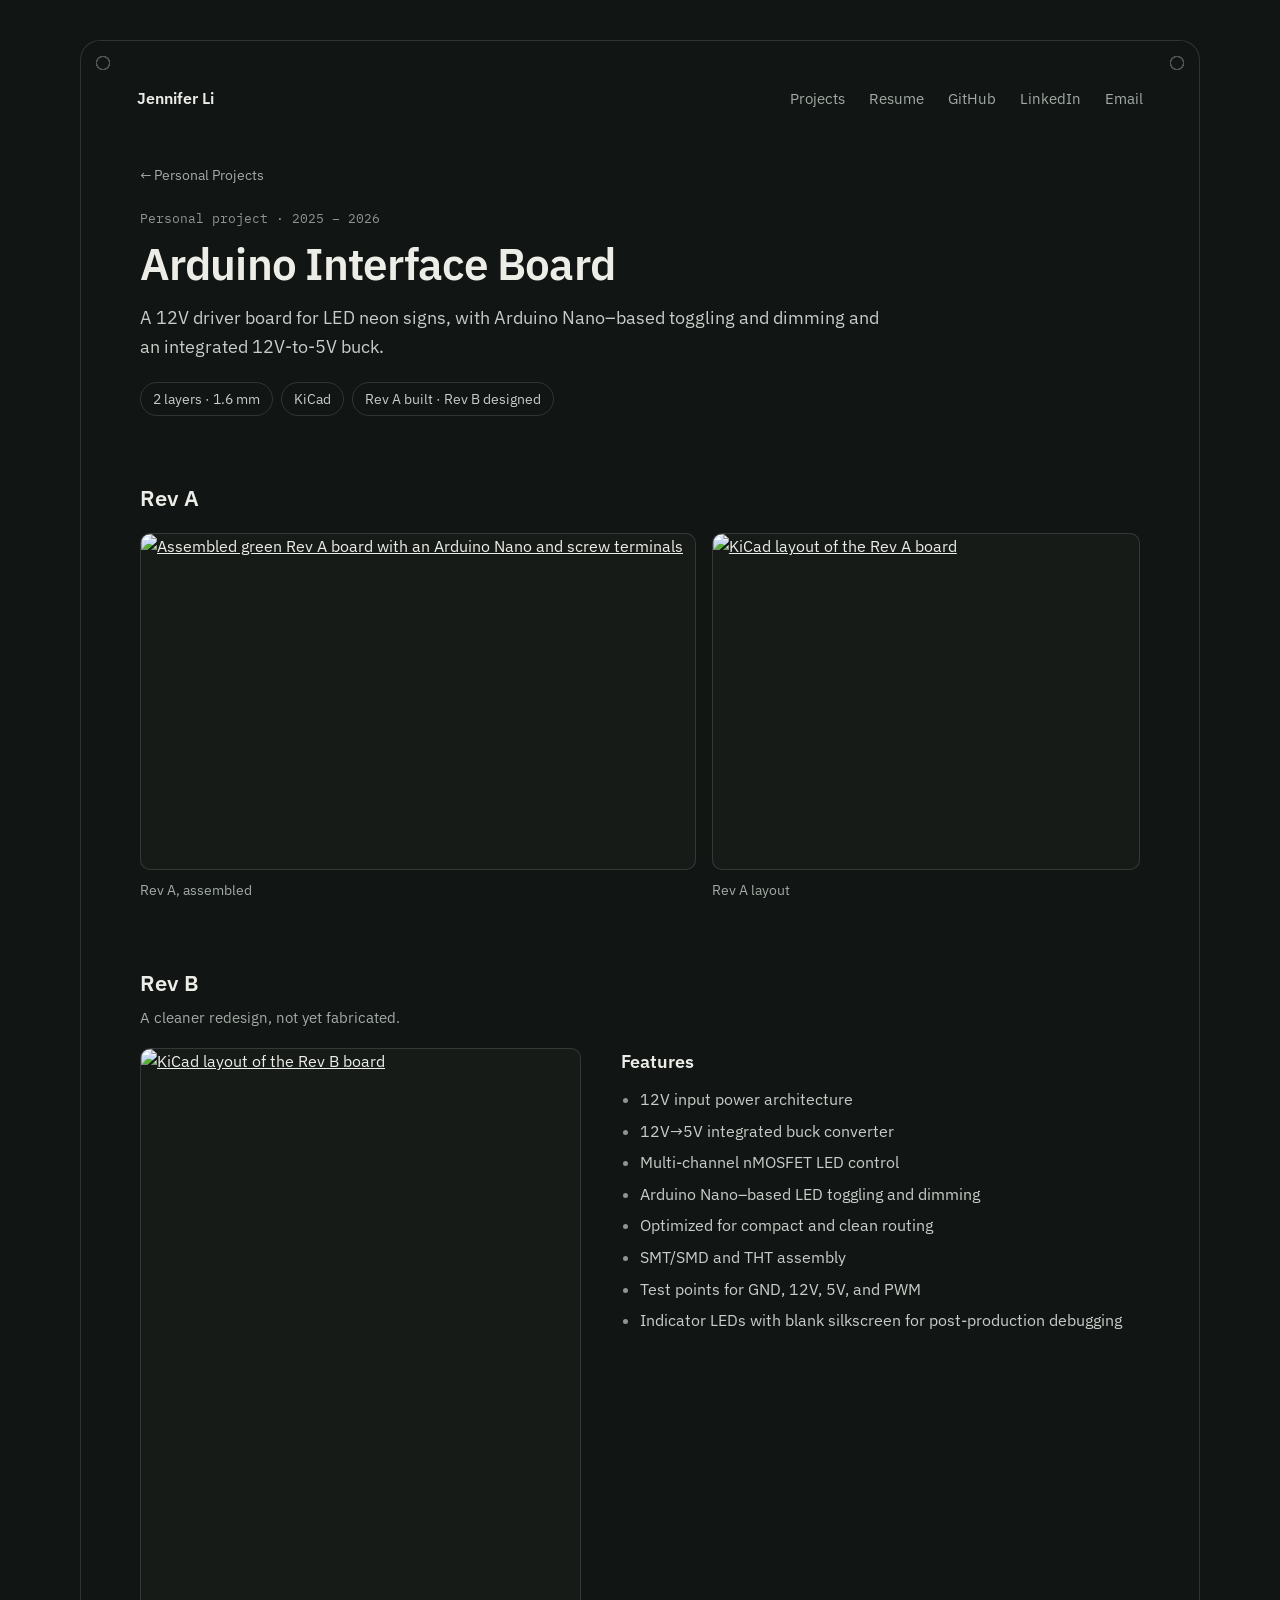
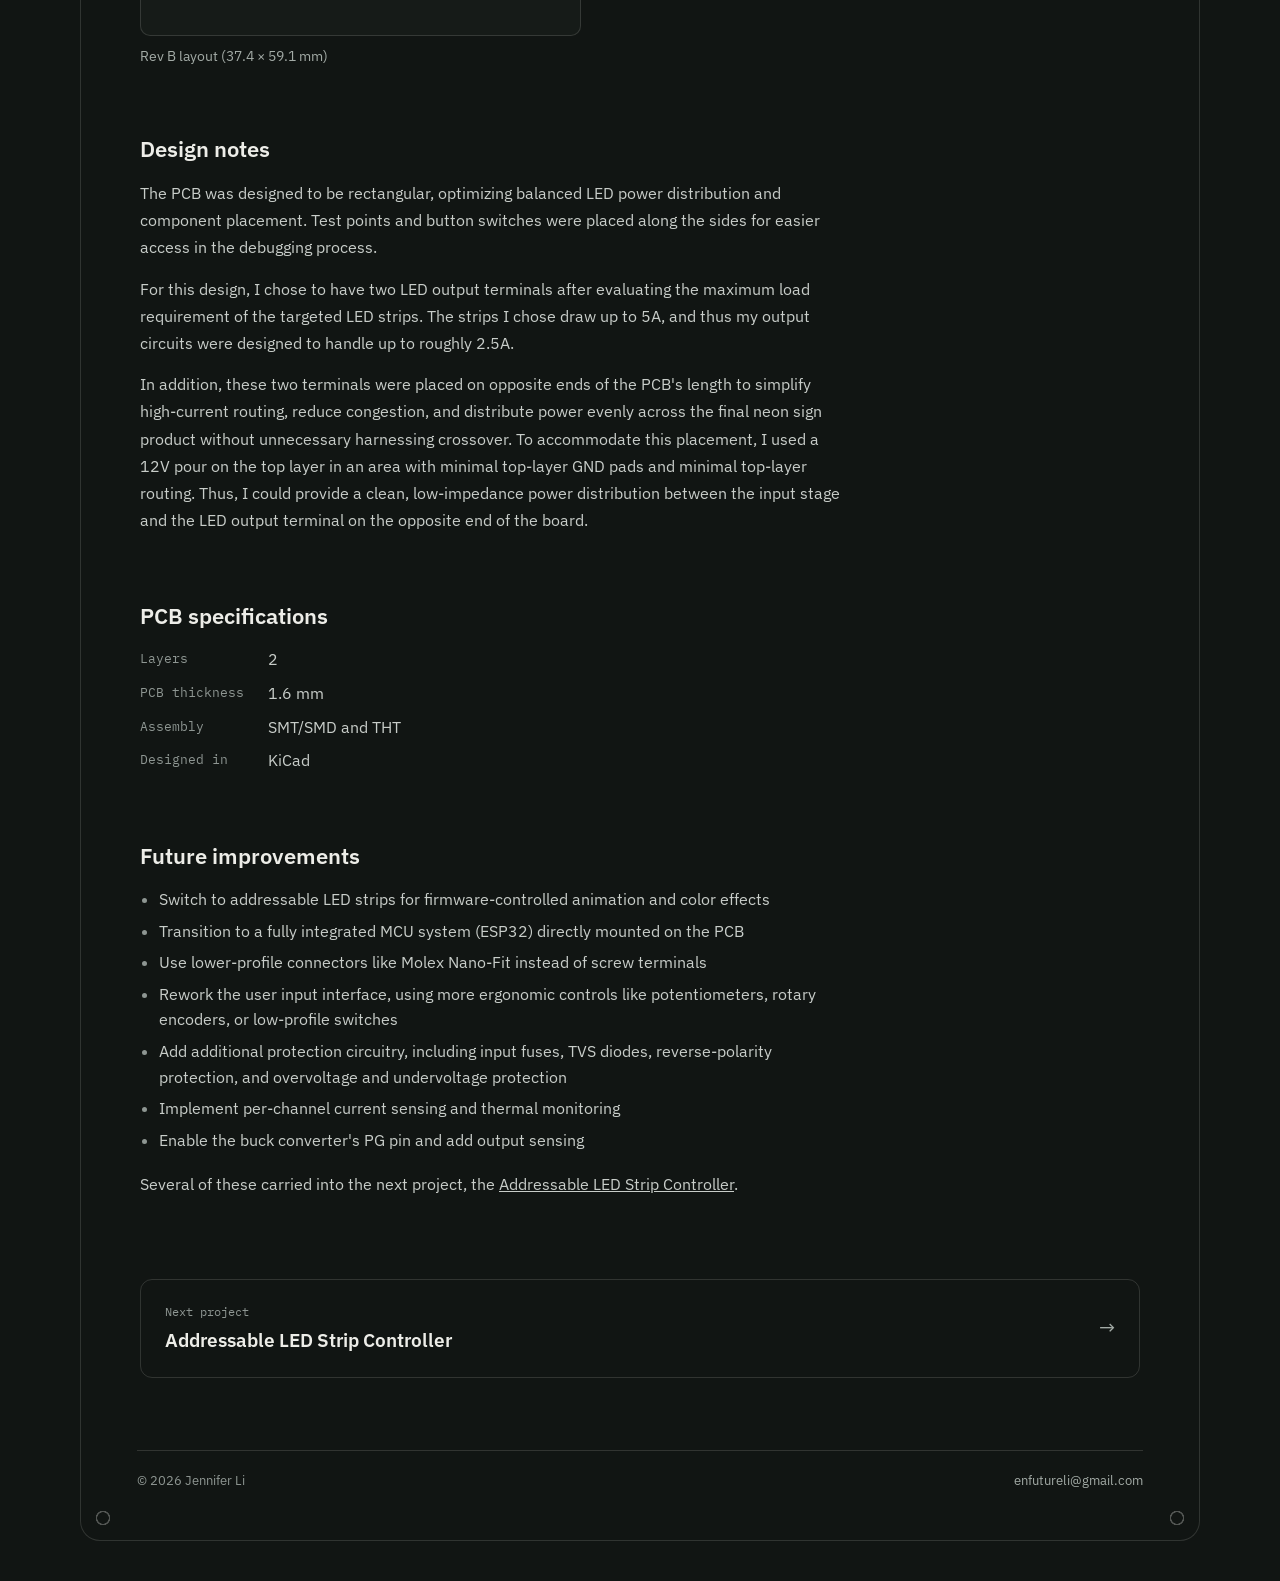
==== arduino-interface.html @ 4b8b1ac2 "Add files via upload" ====
<!doctype html>
<html lang="en">
<head>
  <meta charset="utf-8">
  <meta name="viewport" content="width=device-width, initial-scale=1">
  <title>Arduino Interface Board — Jennifer Li</title>
  <meta name="description" content="A 12V driver board for LED neon signs, with Arduino Nano–based toggling and dimming and an integrated 12V-to-5V buck.">
  <meta name="theme-color" content="#111513">
  <meta property="og:type" content="website">
  <meta property="og:title" content="Arduino Interface Board — Jennifer Li">
  <meta property="og:description" content="A 12V driver board for LED neon signs, with Arduino Nano–based toggling and dimming and an integrated 12V-to-5V buck.">
  <meta property="og:url" content="https://jennifer1i.github.io/arduino-interface.html">
  <meta property="og:image" content="https://jennifer1i.github.io/images/og.jpg">
  <meta name="twitter:card" content="summary_large_image">
  <link rel="icon" href="favicon.svg" type="image/svg+xml">
  <link rel="preconnect" href="https://fonts.googleapis.com">
  <link rel="preconnect" href="https://fonts.gstatic.com" crossorigin>
  <link rel="stylesheet" href="https://fonts.googleapis.com/css2?family=IBM+Plex+Mono:wght@400&amp;family=IBM+Plex+Sans:wght@400;500;600&amp;display=swap">
  <link rel="stylesheet" href="style.css">
</head>
<body>
<div class="board">

  <nav class="nav" aria-label="Main">
    <a class="home" href="index.html">Jennifer Li</a>
    <ul>
      <li><a href="index.html#projects">Projects</a></li>
      <li><a href="resume.pdf">Resume</a></li>
      <li><a href="https://github.com/jennifer1i">GitHub</a></li>
      <li><a href="https://www.linkedin.com/in/jennifer-li-ece/">LinkedIn</a></li>
      <li><a href="mailto:enfutureli@gmail.com">Email</a></li>
    </ul>
  </nav>

<main class="project">
  <a class="crumb" href="index.html#personal">← Personal Projects</a>
  <header>
    <p class="eyebrow">Personal project · 2025 – 2026</p>
    <h1>Arduino Interface Board</h1>
    <p class="lede">A 12V driver board for LED neon signs, with Arduino Nano–based toggling and dimming and an integrated 12V-to-5V buck.</p>
    <ul class="chips">
      <li>2 layers · 1.6 mm</li>
      <li>KiCad</li>
      <li>Rev A built · Rev B designed</li>
    </ul>
  </header>

  <section class="stage">
    <h2>Rev A</h2>
    <div class="row">
      <figure class="shot" style="--ar: 1.655">
        <a class="zoom" href="images/arduino/reva-photo-large.webp"><img src="images/arduino/reva-photo-1200.webp" srcset="images/arduino/reva-photo-640.webp 640w, images/arduino/reva-photo-1200.webp 1200w, images/arduino/reva-photo-large.webp 1768w" sizes="(max-width: 720px) calc(100vw - 66px), 565px" width="1200" height="725" alt="Assembled green Rev A board with an Arduino Nano and screw terminals" loading="lazy" decoding="async"></a>
        <figcaption>Rev A, assembled</figcaption>
      </figure>
      <figure class="shot" style="--ar: 1.275">
        <a class="zoom" href="images/arduino/reva-layout-large.webp"><img src="images/arduino/reva-layout-1200.webp" srcset="images/arduino/reva-layout-640.webp 640w, images/arduino/reva-layout-1200.webp 1200w, images/arduino/reva-layout-large.webp 1762w" sizes="(max-width: 720px) calc(100vw - 66px), 435px" width="1200" height="941" alt="KiCad layout of the Rev A board" loading="lazy" decoding="async"></a>
        <figcaption>Rev A layout</figcaption>
      </figure>
    </div>
  </section>
  <section class="stage">
    <h2>Rev B</h2>
    <p class="note">A cleaner redesign, not yet fabricated.</p>
    <div class="split">
      <figure class="shot">
        <a class="zoom" href="images/arduino/revb-layout-1200.webp"><img src="images/arduino/revb-layout-1200.webp" srcset="images/arduino/revb-layout-640.webp 640w, images/arduino/revb-layout-1200.webp 1060w" sizes="(max-width: 720px) calc(100vw - 66px), 460px" width="1060" height="1414" alt="KiCad layout of the Rev B board" loading="lazy" decoding="async"></a>
        <figcaption>Rev B layout (37.4 × 59.1 mm)</figcaption>
      </figure>
      <div class="prose">
        <h3>Features</h3>
        <ul>
        <li>12V input power architecture</li>
        <li>12V→5V integrated buck converter</li>
        <li>Multi-channel nMOSFET LED control</li>
        <li>Arduino Nano–based LED toggling and dimming</li>
        <li>Optimized for compact and clean routing</li>
        <li>SMT/SMD and THT assembly</li>
        <li>Test points for GND, 12V, 5V, and PWM</li>
        <li>Indicator LEDs with blank silkscreen for post-production debugging</li>
        </ul>
      </div>
    </div>
  </section>

  <section class="stage prose">
    <h2>Design notes</h2>
    <div style="margin-top: 14px">
      <p>The PCB was designed to be rectangular, optimizing balanced LED power distribution and component placement. Test points and button switches were placed along the sides for easier access in the debugging process.</p>
      <p>For this design, I chose to have two LED output terminals after evaluating the maximum load requirement of the targeted LED strips. The strips I chose draw up to 5A, and thus my output circuits were designed to handle up to roughly 2.5A.</p>
      <p>In addition, these two terminals were placed on opposite ends of the PCB&#x27;s length to simplify high-current routing, reduce congestion, and distribute power evenly across the final neon sign product without unnecessary harnessing crossover. To accommodate this placement, I used a 12V pour on the top layer in an area with minimal top-layer GND pads and minimal top-layer routing. Thus, I could provide a clean, low-impedance power distribution between the input stage and the LED output terminal on the opposite end of the board.</p>
    </div>
  </section>

  <section class="stage prose">
    <h2>PCB specifications</h2>
    <dl class="specs" style="margin-top: 14px">
      <dt>Layers</dt><dd>2</dd>
      <dt>PCB thickness</dt><dd>1.6 mm</dd>
      <dt>Assembly</dt><dd>SMT/SMD and THT</dd>
      <dt>Designed in</dt><dd>KiCad</dd>
    </dl>
  </section>

  <section class="stage prose">
    <h2>Future improvements</h2>
    <ul style="margin-top: 14px">
      <li>Switch to addressable LED strips for firmware-controlled animation and color effects</li>
      <li>Transition to a fully integrated MCU system (ESP32) directly mounted on the PCB</li>
      <li>Use lower-profile connectors like Molex Nano-Fit instead of screw terminals</li>
      <li>Rework the user input interface, using more ergonomic controls like potentiometers, rotary encoders, or low-profile switches</li>
      <li>Add additional protection circuitry, including input fuses, TVS diodes, reverse-polarity protection, and overvoltage and undervoltage protection</li>
      <li>Implement per-channel current sensing and thermal monitoring</li>
      <li>Enable the buck converter&#x27;s PG pin and add output sensing</li>
    </ul>
    <p style="margin-top: 18px">Several of these carried into the next project, the <a href="led-controller.html">Addressable LED Strip Controller</a>.</p>
  </section>

  <a class="next" href="led-controller.html">
    <span><span class="label">Next project</span><span class="name">Addressable LED Strip Controller</span></span>
    <span class="arrow" aria-hidden="true">→</span>
  </a>
</main>

  <footer class="foot">
    <span>© 2026 Jennifer Li</span>
    <a href="mailto:enfutureli@gmail.com">enfutureli@gmail.com</a>
  </footer>
</div>
<dialog class="lightbox" id="lightbox" aria-label="Image viewer">
  <form method="dialog"><button class="close" aria-label="Close">×</button></form>
  <img alt="">
  <p class="lb-cap"></p>
</dialog>
<script src="script.js"></script>
</body>
</html>
---- style.css ----
/* Jennifer Li — portfolio
   Dark, plain, framed like a PCB outline with four mounting holes. */

:root {
  --bg: #111513;
  --surface: #161b18;
  --surface-2: #1d2320;
  --text: #edede8;
  --text-2: #c8cdc9;
  --muted: #a3aba6;
  --dim: #8e9692;
  --line: rgba(237, 237, 232, 0.14);
  --line-2: rgba(237, 237, 232, 0.28);
  --ring: rgba(237, 237, 232, 0.3);
  --sans: "IBM Plex Sans", system-ui, -apple-system, "Segoe UI", sans-serif;
  --mono: "IBM Plex Mono", ui-monospace, SFMono-Regular, Menlo, monospace;
  --radius: 12px;
  color-scheme: dark;
}

*, *::before, *::after { box-sizing: border-box; }
html { -webkit-text-size-adjust: 100%; scroll-behavior: smooth; }
body {
  margin: 0;
  padding: 40px 24px;
  background: var(--bg);
  color: var(--text);
  font: 400 16px/1.6 var(--sans);
}
img { display: block; max-width: 100%; height: auto; }
a { color: inherit; }
a:focus-visible, button:focus-visible { outline: 2px solid var(--text); outline-offset: 3px; border-radius: 6px; }
@media (prefers-reduced-motion: reduce) { html { scroll-behavior: auto; } }

/* ---------- board outline + mounting holes ---------- */
.board {
  --h: 22px; /* hole centre, from each corner */
  position: relative;
  max-width: 1120px;
  margin: 0 auto;
  padding: 36px 56px 48px;
  border: 1px solid var(--line);
  border-radius: 20px;
  background:
    radial-gradient(circle at var(--h) var(--h), transparent 5.5px, var(--ring) 6px 7px, transparent 7.5px),
    radial-gradient(circle at calc(100% - var(--h)) var(--h), transparent 5.5px, var(--ring) 6px 7px, transparent 7.5px),
    radial-gradient(circle at var(--h) calc(100% - var(--h)), transparent 5.5px, var(--ring) 6px 7px, transparent 7.5px),
    radial-gradient(circle at calc(100% - var(--h)) calc(100% - var(--h)), transparent 5.5px, var(--ring) 6px 7px, transparent 7.5px);
}

/* ---------- nav ---------- */
.nav { display: flex; flex-wrap: wrap; align-items: center; justify-content: space-between; gap: 4px 24px; }
.nav .home { display: inline-flex; align-items: center; min-height: 44px; font-weight: 600; text-decoration: none; }
.nav ul { display: flex; flex-wrap: wrap; gap: 0 24px; margin: 0; padding: 0; list-style: none; }
.nav ul a { display: inline-flex; align-items: center; min-height: 44px; color: var(--muted); font-size: 15px; text-decoration: none; }
.nav ul a:hover { color: var(--text); }

/* ---------- buttons ---------- */
.actions { display: flex; flex-wrap: wrap; gap: 12px; margin-top: 28px; }
.btn {
  display: inline-flex; align-items: center; gap: 8px;
  min-height: 46px; padding: 0 20px;
  border: 1px solid var(--line-2); border-radius: 8px;
  font-size: 15px; font-weight: 500; text-decoration: none;
  transition: border-color 0.15s, background-color 0.15s;
}
.btn:hover { border-color: var(--text); }
.btn.primary { background: var(--text); border-color: var(--text); color: var(--bg); font-weight: 600; }
.btn.primary:hover { background: #fff; }

/* ---------- landing: hero ---------- */
.hero { display: grid; grid-template-columns: minmax(0, 1.1fr) minmax(0, 1fr); align-items: center; gap: 56px; margin-top: 64px; }
.id { display: flex; align-items: center; gap: 22px; }
.headshot { flex: none; width: 88px; height: 88px; border: 1px solid var(--line-2); border-radius: 50%; object-fit: cover; }
.hero h1 { margin: 0; font-size: clamp(40px, 6vw, 64px); font-weight: 600; line-height: 1.05; letter-spacing: -0.02em; }
.sub { margin: 18px 0 0; color: var(--muted); font-size: 18px; }
.intro { max-width: 30em; margin: 18px 0 0; color: var(--text-2); font-size: 18px; line-height: 1.6; }

.latest {
  display: block; position: relative; overflow: hidden;
  border: 1px solid var(--line); border-radius: var(--radius);
  background: var(--surface); text-decoration: none;
  transition: border-color 0.15s;
}
.latest:hover { border-color: var(--line-2); }
.latest img { width: 100%; aspect-ratio: 4 / 3; object-fit: cover; }
.latest .flag {
  position: absolute; top: 14px; left: 14px;
  padding: 4px 10px; border-radius: 999px;
  background: rgba(17, 21, 19, 0.85); border: 1px solid var(--line-2);
  font-family: var(--mono); font-size: 12px; letter-spacing: 0.02em;
}
.latest .body { display: flex; flex-wrap: wrap; align-items: flex-end; justify-content: space-between; gap: 6px 16px; padding: 18px 20px 20px; }
.latest .title { display: block; font-size: 20px; font-weight: 600; line-height: 1.3; }
.latest .status { display: block; margin-top: 4px; color: var(--dim); font-family: var(--mono); font-size: 12px; }
.go { color: var(--muted); font-size: 15px; white-space: nowrap; }
.latest:hover .go, .card:hover .go { color: var(--text); }

/* ---------- landing: groups of cards ---------- */
.group { margin-top: 88px; scroll-margin-top: 24px; }
.group-head { display: flex; flex-wrap: wrap; align-items: baseline; justify-content: space-between; gap: 4px 16px; padding-bottom: 14px; border-bottom: 1px solid var(--line); }
.group-head h2 { margin: 0; font-size: 22px; font-weight: 600; }
.group-head p { margin: 0; color: var(--dim); font-family: var(--mono); font-size: 13px; }

.cards { display: grid; grid-template-columns: repeat(2, minmax(0, 1fr)); gap: 24px; margin-top: 20px; }
.card {
  display: flex; flex-direction: column; overflow: hidden;
  border: 1px solid var(--line); border-radius: var(--radius);
  background: var(--surface); text-decoration: none;
  transition: border-color 0.15s;
}
.card:hover { border-color: var(--line-2); }
.thumb { aspect-ratio: 16 / 10; overflow: hidden; background: var(--surface-2); }
.thumb img { width: 100%; height: 100%; object-fit: cover; }
.thumb.contain img { object-fit: contain; padding: 10px; }
.thumb.empty { display: flex; align-items: center; justify-content: center; padding: 16px; text-align: center; color: var(--dim); font-family: var(--mono); font-size: 13px; }
.card .body { display: flex; flex: 1; flex-direction: column; gap: 8px; padding: 18px 20px 20px; }
.card h3 { margin: 0; font-size: 18px; font-weight: 600; line-height: 1.3; }
.card p { margin: 0; color: var(--muted); font-size: 15px; line-height: 1.55; }
.card .meta { margin-top: auto; padding-top: 8px; color: var(--dim); font-family: var(--mono); font-size: 12px; }

/* ---------- footer ---------- */
.foot { display: flex; flex-wrap: wrap; justify-content: space-between; gap: 8px 24px; margin-top: 72px; padding-top: 20px; border-top: 1px solid var(--line); color: var(--dim); font-size: 13px; }
.foot a { color: var(--muted); text-decoration: none; }
.foot a:hover { color: var(--text); }

/* ---------- project pages ---------- */
.project { max-width: 1000px; margin: 32px auto 0; }
.crumb { display: inline-flex; align-items: center; min-height: 44px; color: var(--muted); font-size: 14px; text-decoration: none; }
.crumb:hover { color: var(--text); }
.eyebrow { margin: 12px 0 0; color: var(--dim); font-family: var(--mono); font-size: 13px; }
.project h1 { margin: 10px 0 0; font-size: clamp(32px, 4.4vw, 44px); font-weight: 600; line-height: 1.1; letter-spacing: -0.02em; }
.lede { max-width: 42em; margin: 16px 0 0; color: var(--text-2); font-size: 18px; line-height: 1.6; }
.chips { display: flex; flex-wrap: wrap; gap: 8px; margin: 20px 0 0; padding: 0; list-style: none; }
.chips li { padding: 5px 12px; border: 1px solid var(--line); border-radius: 999px; color: var(--text-2); font-size: 14px; }

.stage { margin-top: 64px; }
.stage > h2 { margin: 0; font-size: 22px; font-weight: 600; }
.stage > .note { margin: 6px 0 0; color: var(--muted); font-size: 15px; }

/* rows of images: each figure grows by its aspect ratio, so every image in a row is the same height */
.row { display: flex; align-items: flex-start; gap: 16px; margin-top: 18px; }
.shot { flex: var(--ar) 1 0%; min-width: 0; margin: 0; }
.shot a { display: block; overflow: hidden; border: 1px solid var(--line); border-radius: 10px; background: var(--surface); cursor: zoom-in; }
.shot img { width: 100%; height: auto; transition: opacity 0.15s; }
.shot a:hover img { opacity: 0.92; }
.shot figcaption { margin-top: 10px; color: var(--muted); font-size: 14px; line-height: 1.5; }

.split { display: grid; grid-template-columns: minmax(0, 0.85fr) minmax(0, 1fr); align-items: start; gap: 40px; margin-top: 18px; }
.split .shot { flex: none; }

.prose { max-width: 44em; }
.prose h3 { margin: 0 0 10px; font-size: 18px; font-weight: 600; }
.prose p { margin: 0 0 14px; color: var(--text-2); font-size: 16px; line-height: 1.7; }
.prose ul { margin: 0; padding-left: 1.2em; color: var(--text-2); }
.prose li { margin: 6px 0; line-height: 1.6; }
.prose li::marker { color: var(--dim); }
.specs { display: grid; grid-template-columns: max-content 1fr; gap: 8px 24px; margin: 0; }
.specs dt { color: var(--dim); font-family: var(--mono); font-size: 13px; line-height: 1.9; }
.specs dd { margin: 0; color: var(--text-2); }

.soon { margin-top: 48px; padding: 48px 24px; border: 1px dashed var(--line-2); border-radius: var(--radius); color: var(--muted); font-family: var(--mono); font-size: 14px; text-align: center; }

.next {
  display: flex; flex-wrap: wrap; align-items: center; justify-content: space-between; gap: 12px;
  margin-top: 80px; padding: 22px 24px;
  border: 1px solid var(--line); border-radius: var(--radius);
  text-decoration: none; transition: border-color 0.15s;
}
.next:hover { border-color: var(--line-2); }
.next .label { display: block; color: var(--dim); font-family: var(--mono); font-size: 12px; }
.next .name { display: block; margin-top: 4px; font-size: 19px; font-weight: 600; }
.next .arrow { color: var(--muted); font-size: 20px; }

/* ---------- lightbox ---------- */
.lightbox { max-width: 96vw; max-height: 96vh; padding: 0; border: 0; background: transparent; color: var(--text); }
.lightbox::backdrop { background: rgba(6, 8, 7, 0.9); }
.lightbox img { max-width: 96vw; max-height: 84vh; width: auto; height: auto; margin: 0 auto; border-radius: 8px; cursor: zoom-out; }
.lightbox .lb-cap { margin: 12px 0 0; color: var(--text-2); font-size: 14px; text-align: center; }
.lightbox form { display: flex; justify-content: flex-end; margin-bottom: 8px; }
.lightbox .close {
  display: inline-flex; align-items: center; justify-content: center;
  width: 44px; height: 44px; border: 1px solid var(--line-2); border-radius: 50%;
  background: var(--surface); color: var(--text); font: 400 22px/1 var(--sans); cursor: pointer;
}

/* ---------- responsive ---------- */
@media (max-width: 960px) {
  .hero { grid-template-columns: 1fr; gap: 40px; }
}
@media (max-width: 720px) {
  .row { flex-direction: column; }
  .shot { flex: none; width: 100%; }
  .split { grid-template-columns: 1fr; gap: 28px; }
}
@media (max-width: 620px) {
  body { padding: 16px 12px; }
  .board { --h: 15px; padding: 28px 20px 36px; border-radius: 16px; }
  .nav ul { gap: 0 14px; }
  .nav ul a { font-size: 14px; }
  .hero { margin-top: 36px; }
  .id { gap: 16px; }
  .headshot { width: 72px; height: 72px; }
  .cards { grid-template-columns: 1fr; }
  .group { margin-top: 64px; }
  .stage { margin-top: 48px; }
  .specs { grid-template-columns: 1fr; gap: 2px; }
  .specs dd { margin-bottom: 8px; }
}
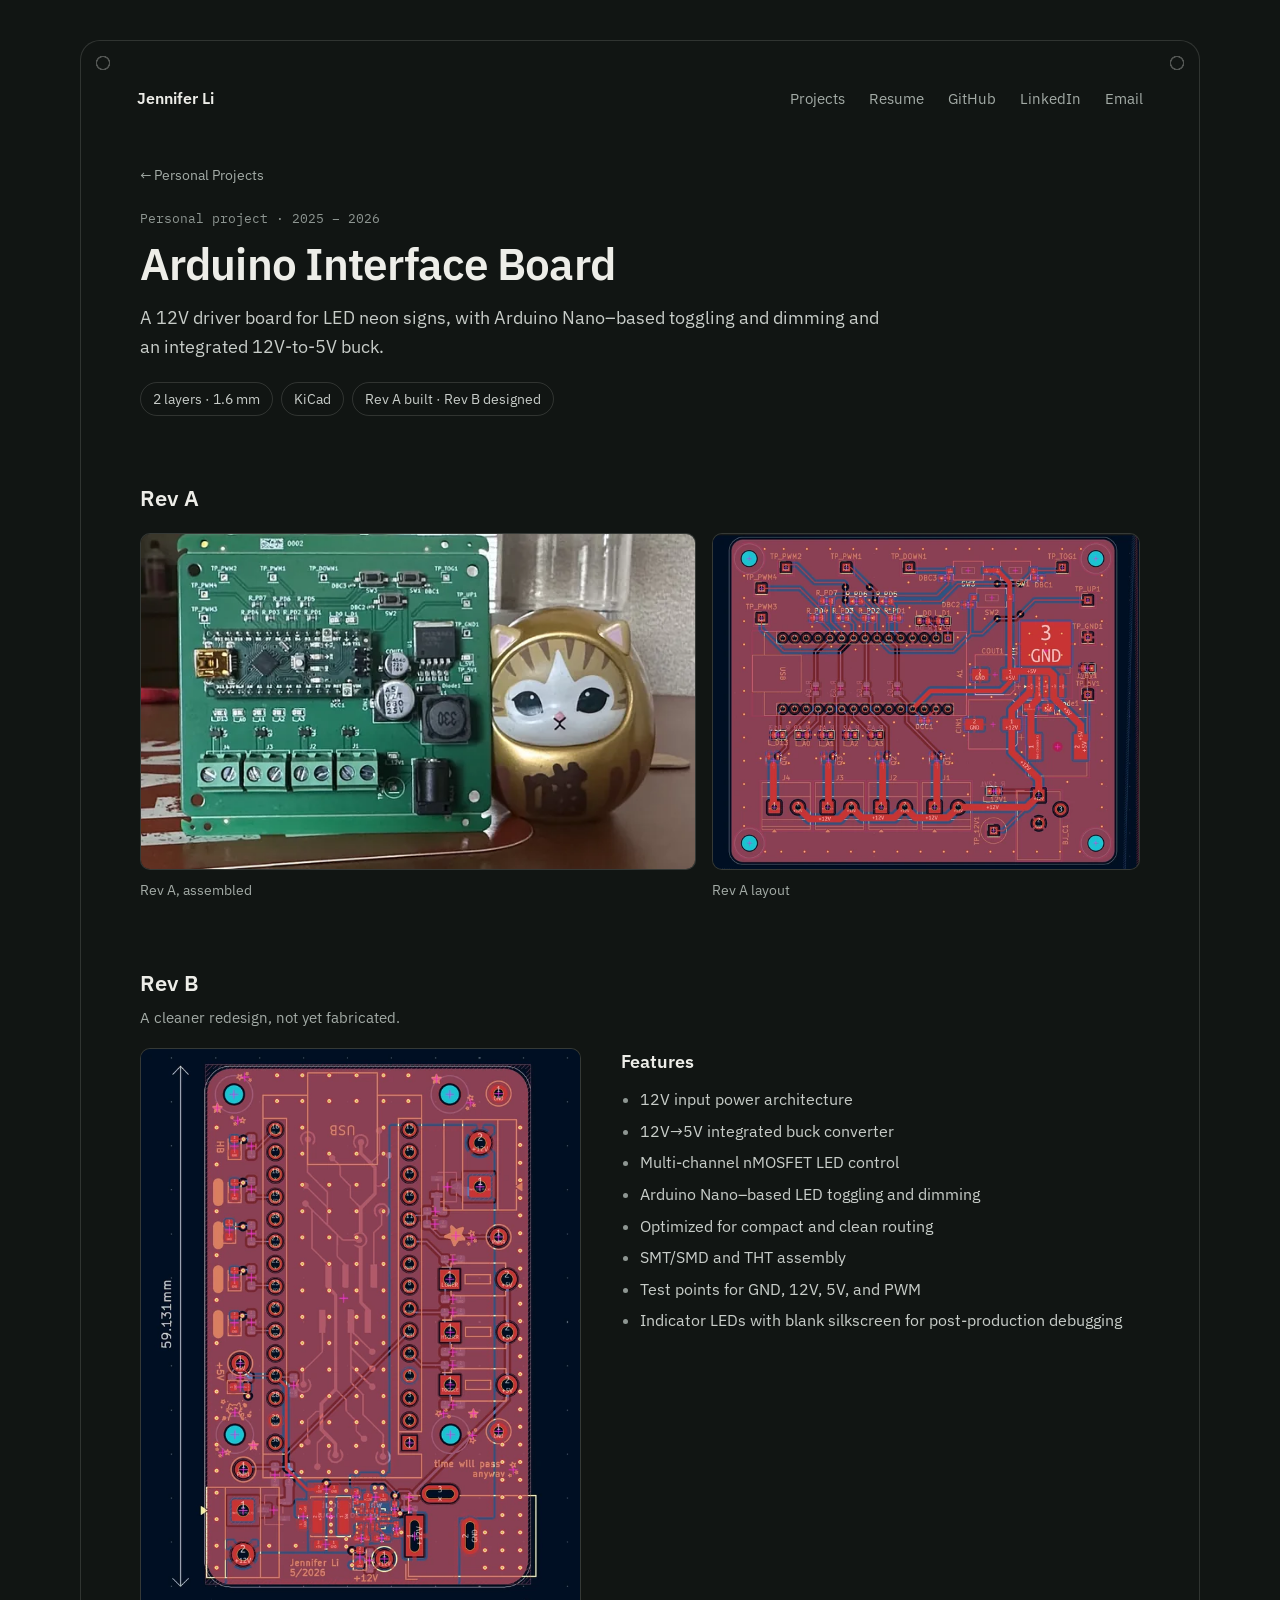
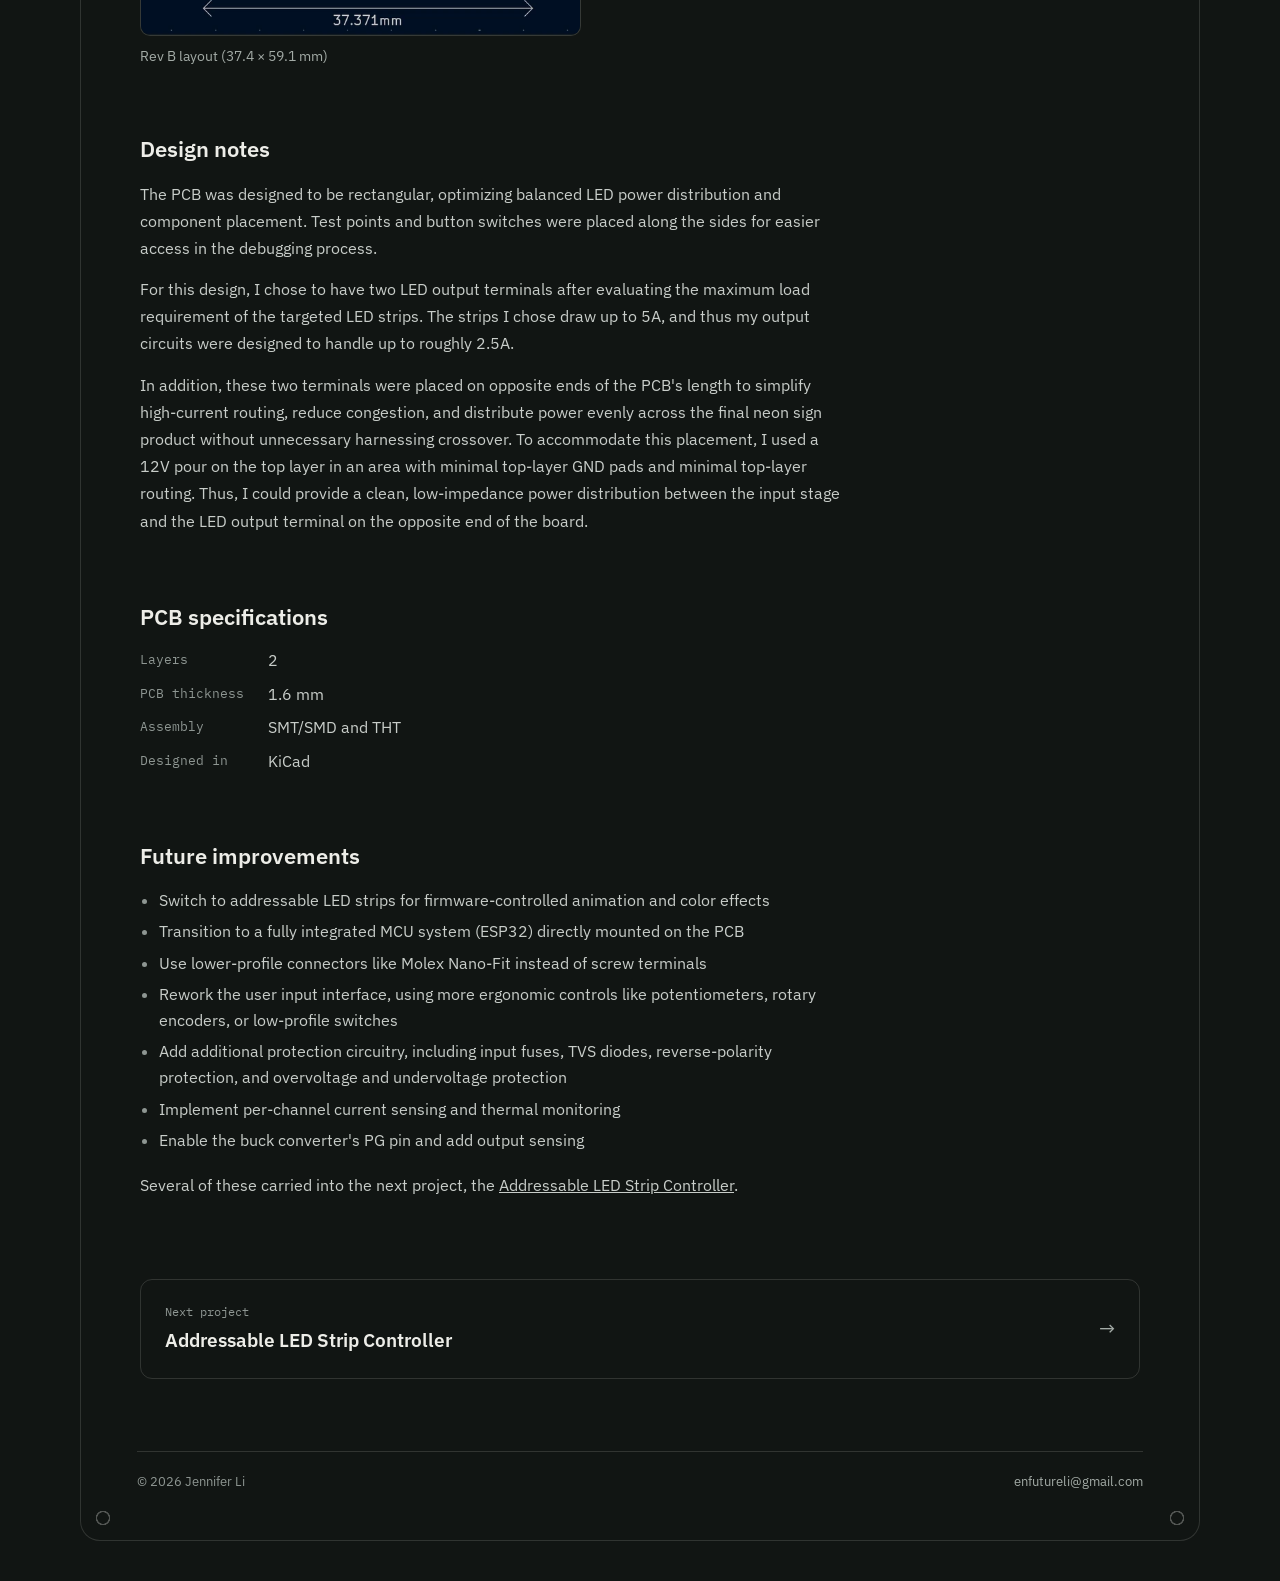
==== commit 7bf9859c: "Add files via upload" ====
--- a/arduino-interface.html
+++ b/arduino-interface.html
@@ -10,7 +10,7 @@
   <meta property="og:title" content="Arduino Interface Board — Jennifer Li">
   <meta property="og:description" content="A 12V driver board for LED neon signs, with Arduino Nano–based toggling and dimming and an integrated 12V-to-5V buck.">
   <meta property="og:url" content="https://jennifer1i.github.io/arduino-interface.html">
-  <meta property="og:image" content="https://jennifer1i.github.io/images/og.jpg">
+  <meta property="og:image" content="https://jennifer1i.github.io/og.jpg">
   <meta name="twitter:card" content="summary_large_image">
   <link rel="icon" href="favicon.svg" type="image/svg+xml">
   <link rel="preconnect" href="https://fonts.googleapis.com">
@@ -49,11 +49,11 @@
     <h2>Rev A</h2>
     <div class="row">
       <figure class="shot" style="--ar: 1.655">
-        <a class="zoom" href="images/arduino/reva-photo-large.webp"><img src="images/arduino/reva-photo-1200.webp" srcset="images/arduino/reva-photo-640.webp 640w, images/arduino/reva-photo-1200.webp 1200w, images/arduino/reva-photo-large.webp 1768w" sizes="(max-width: 720px) calc(100vw - 66px), 565px" width="1200" height="725" alt="Assembled green Rev A board with an Arduino Nano and screw terminals" loading="lazy" decoding="async"></a>
+        <a class="zoom" href="reva-photo-large.webp"><img src="reva-photo-1200.webp" srcset="reva-photo-640.webp 640w, reva-photo-1200.webp 1200w, reva-photo-large.webp 1768w" sizes="(max-width: 720px) calc(100vw - 66px), 565px" width="1200" height="725" alt="Assembled green Rev A board with an Arduino Nano and screw terminals" loading="lazy" decoding="async"></a>
         <figcaption>Rev A, assembled</figcaption>
       </figure>
       <figure class="shot" style="--ar: 1.275">
-        <a class="zoom" href="images/arduino/reva-layout-large.webp"><img src="images/arduino/reva-layout-1200.webp" srcset="images/arduino/reva-layout-640.webp 640w, images/arduino/reva-layout-1200.webp 1200w, images/arduino/reva-layout-large.webp 1762w" sizes="(max-width: 720px) calc(100vw - 66px), 435px" width="1200" height="941" alt="KiCad layout of the Rev A board" loading="lazy" decoding="async"></a>
+        <a class="zoom" href="reva-layout-large.webp"><img src="reva-layout-1200.webp" srcset="reva-layout-640.webp 640w, reva-layout-1200.webp 1200w, reva-layout-large.webp 1762w" sizes="(max-width: 720px) calc(100vw - 66px), 435px" width="1200" height="941" alt="KiCad layout of the Rev A board" loading="lazy" decoding="async"></a>
         <figcaption>Rev A layout</figcaption>
       </figure>
     </div>
@@ -63,7 +63,7 @@
     <p class="note">A cleaner redesign, not yet fabricated.</p>
     <div class="split">
       <figure class="shot">
-        <a class="zoom" href="images/arduino/revb-layout-1200.webp"><img src="images/arduino/revb-layout-1200.webp" srcset="images/arduino/revb-layout-640.webp 640w, images/arduino/revb-layout-1200.webp 1060w" sizes="(max-width: 720px) calc(100vw - 66px), 460px" width="1060" height="1414" alt="KiCad layout of the Rev B board" loading="lazy" decoding="async"></a>
+        <a class="zoom" href="revb-layout-1200.webp"><img src="revb-layout-1200.webp" srcset="revb-layout-640.webp 640w, revb-layout-1200.webp 1060w" sizes="(max-width: 720px) calc(100vw - 66px), 460px" width="1060" height="1414" alt="KiCad layout of the Rev B board" loading="lazy" decoding="async"></a>
         <figcaption>Rev B layout (37.4 × 59.1 mm)</figcaption>
       </figure>
       <div class="prose">
